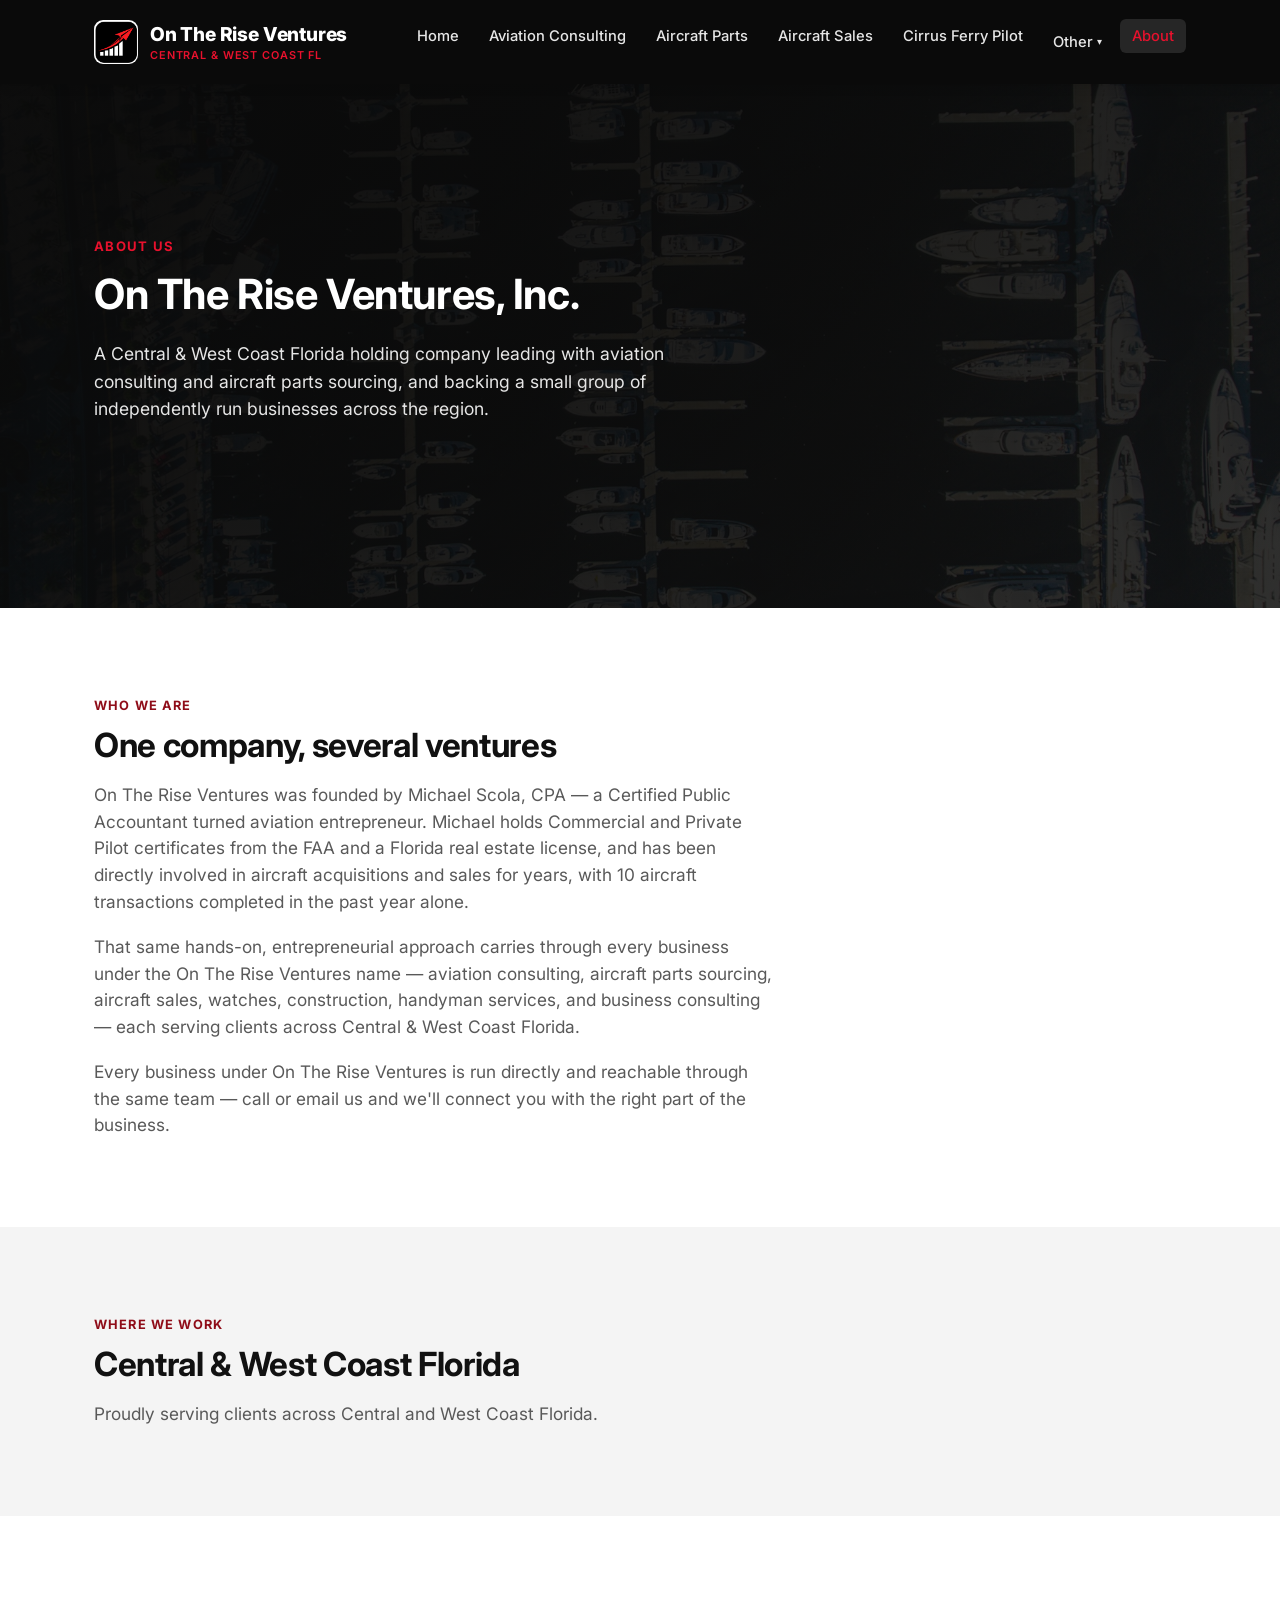
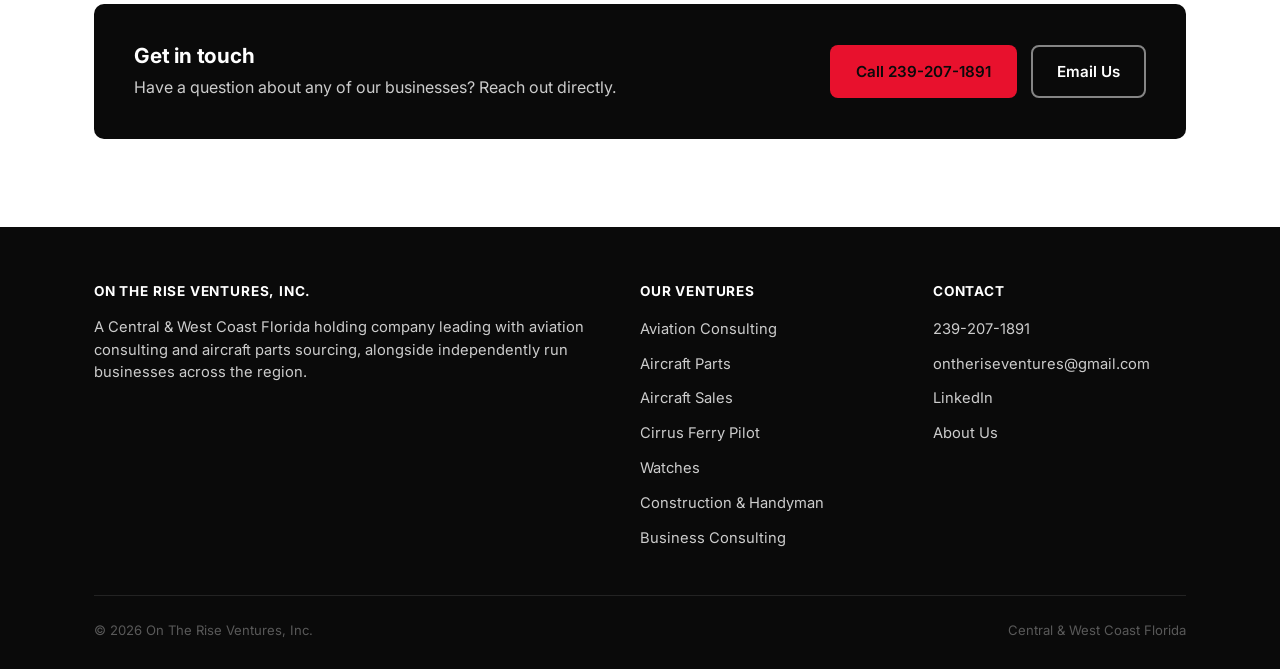
==== about.html @ b521c928 "Promote Cirrus Ferry Pilot to a top-level nav item Moved out of the "Other" dropdown into the main h" ====
<!DOCTYPE html>
<html lang="en">
<head>
<meta charset="UTF-8">
<meta name="viewport" content="width=device-width, initial-scale=1.0">
<title>About Us | On The Rise Ventures</title>
<meta name="description" content="On The Rise Ventures is a Central &amp; West Coast Florida holding company leading with aviation consulting and aircraft parts sourcing, alongside independently run businesses.">
<link rel="preconnect" href="https://fonts.googleapis.com">
<link rel="preconnect" href="https://fonts.gstatic.com" crossorigin>
<link href="https://fonts.googleapis.com/css2?family=Inter:wght@400;500;600;700;800&display=swap" rel="stylesheet">
<link rel="stylesheet" href="/assets/css/style.css">
<link rel="icon" href="/assets/images/logo.png" type="image/png">
</head>
<body>

<header class="site-header">
  <div class="container">
    <a href="/" class="brand" style="text-decoration:none;">
      <img src="/assets/images/logo.png" alt="On The Rise Ventures logo" class="brand-logo">
      <span class="brand-text">
        <span class="brand-name">On The Rise Ventures</span>
        <span class="brand-tag">Central &amp; West Coast FL</span>
      </span>
    </a>
    <button class="nav-toggle" aria-label="Toggle menu" aria-expanded="false">&#9776;</button>
    <nav class="main-nav">
      <ul>
        <li><a href="/">Home</a></li>
        <li><a href="/aviation-consulting.html">Aviation Consulting</a></li>
        <li><a href="/aircraft-parts.html">Aircraft Parts</a></li>
        <li><a href="/aircraft-sales.html">Aircraft Sales</a></li>
        <li><a href="/cirrus-ferry.html">Cirrus Ferry Pilot</a></li>
        <li class="has-dropdown">
          <details class="dropdown">
            <summary>Other</summary>
            <ul class="dropdown-menu">
              <li><a href="/watches.html">Watches</a></li>
              <li><a href="/construction.html">Construction &amp; Handyman</a></li>
              <li><a href="/consulting.html">Business Consulting</a></li>
            </ul>
          </details>
        </li>
        <li><a href="/about.html" aria-current="page">About</a></li>
      </ul>
    </nav>
  </div>
</header>

<section class="hero hero-sm">
  <img class="hero-bg" src="/assets/images/about.jpg" alt="">
  <div class="hero-overlay"></div>
  <div class="container">
    <div class="hero-eyebrow">About Us</div>
    <h1>On The Rise Ventures, Inc.</h1>
    <p>A Central &amp; West Coast Florida holding company leading with aviation consulting and aircraft parts sourcing, and backing a small group of independently run businesses across the region.</p>
  </div>
</section>

<section>
  <div class="container">
    <div class="eyebrow">Who We Are</div>
    <h2>One company, several ventures</h2>
    <p class="lead">On The Rise Ventures was founded by Michael Scola, CPA &mdash; a Certified Public Accountant turned aviation entrepreneur. Michael holds Commercial and Private Pilot certificates from the FAA and a Florida real estate license, and has been directly involved in aircraft acquisitions and sales for years, with 10 aircraft transactions completed in the past year alone.</p>
    <p class="lead" style="margin-top:18px;">That same hands-on, entrepreneurial approach carries through every business under the On The Rise Ventures name &mdash; aviation consulting, aircraft parts sourcing, aircraft sales, watches, construction, handyman services, and business consulting &mdash; each serving clients across Central &amp; West Coast Florida.</p>
    <p class="lead" style="margin-top:18px;">Every business under On The Rise Ventures is run directly and reachable through the same team &mdash; call or email us and we'll connect you with the right part of the business.</p>
  </div>
</section>

<section class="section-alt">
  <div class="container">
    <div class="eyebrow">Where We Work</div>
    <h2>Central &amp; West Coast Florida</h2>
    <p class="lead">Proudly serving clients across Central and West Coast Florida.</p>
  </div>
</section>

<section>
  <div class="container">
    <div class="contact-block">
      <div>
        <h3>Get in touch</h3>
        <p>Have a question about any of our businesses? Reach out directly.</p>
      </div>
      <div class="contact-links">
        <a href="tel:2392071891" class="btn btn-primary">Call 239-207-1891</a>
        <a href="mailto:ontheriseventures@gmail.com" class="btn btn-outline">Email Us</a>
      </div>
    </div>
  </div>
</section>

<footer class="site-footer">
  <div class="container">
    <div class="footer-grid">
      <div>
        <h4>On The Rise Ventures, Inc.</h4>
        <p>A Central &amp; West Coast Florida holding company leading with aviation consulting and aircraft parts sourcing, alongside independently run businesses across the region.</p>
      </div>
      <div>
        <h4>Our Ventures</h4>
        <ul>
          <li><a href="/aviation-consulting.html">Aviation Consulting</a></li>
          <li><a href="/aircraft-parts.html">Aircraft Parts</a></li>
          <li><a href="/aircraft-sales.html">Aircraft Sales</a></li>
          <li><a href="/cirrus-ferry.html">Cirrus Ferry Pilot</a></li>
          <li><a href="/watches.html">Watches</a></li>
          <li><a href="/construction.html">Construction &amp; Handyman</a></li>
          <li><a href="/consulting.html">Business Consulting</a></li>
        </ul>
      </div>
      <div>
        <h4>Contact</h4>
        <ul>
          <li><a href="tel:2392071891">239-207-1891</a></li>
          <li><a href="mailto:ontheriseventures@gmail.com">ontheriseventures@gmail.com</a></li>
          <li><a href="https://www.linkedin.com/in/scolamichael" target="_blank" rel="noopener">LinkedIn</a></li>
          <li><a href="/about.html">About Us</a></li>
        </ul>
      </div>
    </div>
    <div class="footer-bottom">
      <span>&copy; 2026 On The Rise Ventures, Inc.</span>
      <span>Central &amp; West Coast Florida</span>
    </div>
  </div>
</footer>

<script src="/assets/js/main.js"></script>
</body>
</html>
---- assets/css/style.css ----
/* ===== Design tokens ===== */
:root {
  --navy-900: #0a0a0a;
  --navy-800: #161616;
  --navy-700: #262626;
  --terracotta-500: #b3101f;
  --terracotta-600: #8f0c18;
  --teal-500: #e8112d;
  --teal-600: #c40d24;
  --amber-500: #e8112d;
  --amber-600: #c40d24;
  --white: #ffffff;
  --gray-50: #f4f4f4;
  --gray-100: #e6e6e6;
  --gray-300: #cccccc;
  --gray-600: #595959;
  --gray-900: #111111;

  --font-sans: 'Inter', -apple-system, BlinkMacSystemFont, 'Segoe UI', Roboto, sans-serif;

  --max-width: 1140px;
  --radius: 10px;
  --shadow: 0 4px 18px rgba(0, 0, 0, 0.1);
  --shadow-lg: 0 12px 32px rgba(0, 0, 0, 0.22);
}

/* ===== Reset ===== */
* { box-sizing: border-box; margin: 0; padding: 0; }
html { scroll-behavior: smooth; }
body {
  font-family: var(--font-sans);
  color: var(--gray-900);
  background: var(--white);
  line-height: 1.55;
  -webkit-font-smoothing: antialiased;
}
img { max-width: 100%; display: block; }
a { color: inherit; text-decoration: none; }
ul { list-style: none; }
h1, h2, h3, h4 { line-height: 1.2; font-weight: 700; letter-spacing: -0.01em; }
.container {
  max-width: var(--max-width);
  margin: 0 auto;
  padding: 0 24px;
}

/* ===== Header / Nav ===== */
.site-header {
  background: var(--navy-900);
  position: sticky;
  top: 0;
  z-index: 100;
  box-shadow: 0 2px 10px rgba(0,0,0,0.15);
}
.site-header .container {
  display: flex;
  align-items: center;
  justify-content: space-between;
  min-height: 84px;
  padding-top: 14px;
  padding-bottom: 14px;
  gap: 24px;
}
.brand {
  display: flex;
  align-items: center;
  gap: 12px;
  color: var(--white);
  flex-shrink: 0;
  line-height: 1.35;
}
.brand-logo {
  height: 44px;
  width: 44px;
  border-radius: 9px;
  flex-shrink: 0;
}
.brand-text {
  display: flex;
  flex-direction: column;
  justify-content: center;
}
.brand-name {
  font-weight: 800;
  font-size: 1.2rem;
  letter-spacing: -0.01em;
  white-space: nowrap;
}
.brand-tag {
  font-size: 0.68rem;
  color: var(--amber-500);
  text-transform: uppercase;
  letter-spacing: 0.08em;
  font-weight: 600;
  white-space: nowrap;
}
.nav-toggle {
  display: none;
  background: none;
  border: 0;
  color: var(--white);
  font-size: 1.6rem;
  cursor: pointer;
}
.main-nav ul {
  display: flex;
  gap: 6px;
  flex-wrap: wrap;
}
.main-nav a {
  color: var(--gray-100);
  font-size: 0.92rem;
  font-weight: 500;
  padding: 8px 12px;
  border-radius: 6px;
  transition: background 0.15s, color 0.15s;
  white-space: nowrap;
}
.main-nav a:hover,
.main-nav a[aria-current="page"] {
  background: var(--navy-700);
  color: var(--amber-500);
}

.main-nav .has-dropdown { position: relative; display: flex; align-items: center; }
.main-nav summary {
  color: var(--gray-100);
  font-size: 0.92rem;
  font-weight: 500;
  padding: 8px 12px;
  border-radius: 6px;
  transition: background 0.15s, color 0.15s;
  white-space: nowrap;
  cursor: pointer;
  list-style: none;
  display: flex;
  align-items: center;
  gap: 4px;
}
.main-nav summary::-webkit-details-marker { display: none; }
.main-nav summary::after {
  content: "\25BE";
  font-size: 0.7em;
}
.main-nav summary:hover,
.main-nav details[open] summary {
  background: var(--navy-700);
  color: var(--amber-500);
}
.dropdown-menu {
  list-style: none;
  position: absolute;
  top: 100%;
  left: 0;
  margin-top: 4px;
  min-width: 160px;
  background: var(--navy-800);
  border-radius: 8px;
  padding: 6px;
  box-shadow: var(--shadow-lg);
  z-index: 10;
}
.dropdown-menu a { display: block; }

@media (max-width: 1040px) {
  .nav-toggle { display: block; }
  .main-nav {
    display: none;
    position: absolute;
    top: 100%;
    left: 0;
    right: 0;
    background: var(--navy-800);
    padding: 12px;
    max-height: calc(100vh - 84px);
    overflow-y: auto;
  }
  .main-nav.open { display: block; }
  .main-nav ul { flex-direction: column; gap: 2px; }
  .main-nav a { display: block; padding: 12px 14px; }
  .main-nav summary { padding: 12px 14px; }
  .dropdown-menu {
    position: static;
    background: none;
    box-shadow: none;
    padding: 0 0 0 14px;
    margin-top: 0;
  }
}

/* ===== Buttons ===== */
.btn {
  display: inline-flex;
  align-items: center;
  gap: 8px;
  padding: 13px 24px;
  border-radius: 8px;
  font-weight: 600;
  font-size: 0.95rem;
  border: 2px solid transparent;
  cursor: pointer;
  transition: transform 0.15s, box-shadow 0.15s, background 0.15s, color 0.15s;
}
.btn-primary {
  background: var(--amber-500);
  color: var(--navy-900);
}
.btn-primary:hover { background: var(--amber-600); transform: translateY(-1px); }
.btn-outline {
  background: transparent;
  border-color: rgba(255,255,255,0.5);
  color: var(--white);
}
.btn-outline:hover { border-color: var(--white); background: rgba(255,255,255,0.08); }
.btn-dark {
  background: var(--navy-900);
  color: var(--white);
}
.btn-dark:hover { background: var(--navy-700); }
.btn-row { display: flex; gap: 14px; flex-wrap: wrap; }

/* ===== Hero ===== */
.hero {
  position: relative;
  color: var(--white);
  background: linear-gradient(135deg, var(--navy-900) 0%, var(--navy-700) 100%);
  overflow: hidden;
}
.hero-bg {
  position: absolute;
  inset: 0;
  object-fit: cover;
  width: 100%;
  height: 100%;
  opacity: 0.32;
}
.hero-overlay {
  position: absolute;
  inset: 0;
  background: linear-gradient(135deg, rgba(10,10,10,0.94) 10%, rgba(10,10,10,0.6) 100%);
}
.hero .container {
  position: relative;
  padding-top: 96px;
  padding-bottom: 96px;
}
.hero-eyebrow {
  color: var(--amber-500);
  font-weight: 700;
  text-transform: uppercase;
  letter-spacing: 0.1em;
  font-size: 0.82rem;
  margin-bottom: 14px;
}
.hero h1 {
  font-size: clamp(2.1rem, 4.2vw, 3.4rem);
  max-width: 780px;
  margin-bottom: 20px;
}
.hero p {
  font-size: 1.1rem;
  color: var(--gray-100);
  max-width: 620px;
  margin-bottom: 34px;
}
.hero-sm .container { padding-top: 64px; padding-bottom: 64px; }
.hero-sm h1 { font-size: clamp(1.8rem, 3.4vw, 2.6rem); }

/* ===== Sections ===== */
section { padding: 88px 0; }
.section-tight { padding: 56px 0; }
.section-alt { background: var(--gray-50); }
.section-dark { background: var(--navy-900); color: var(--white); }
.eyebrow {
  color: var(--terracotta-600);
  font-weight: 700;
  text-transform: uppercase;
  letter-spacing: 0.09em;
  font-size: 0.8rem;
  margin-bottom: 10px;
}
.section-dark .eyebrow { color: var(--amber-500); }
h2 { font-size: clamp(1.6rem, 2.6vw, 2.2rem); margin-bottom: 16px; }
.lead { font-size: 1.08rem; color: var(--gray-600); max-width: 680px; }
.section-dark .lead { color: var(--gray-300); }

/* ===== Card grid (homepage business lines) ===== */
.card-grid {
  display: grid;
  grid-template-columns: repeat(3, 1fr);
  gap: 26px;
  margin-top: 44px;
}
@media (max-width: 900px) { .card-grid { grid-template-columns: repeat(2, 1fr); } }
@media (max-width: 620px) { .card-grid { grid-template-columns: 1fr; } }

.biz-card {
  background: var(--white);
  border-radius: var(--radius);
  overflow: hidden;
  box-shadow: var(--shadow);
  transition: transform 0.2s, box-shadow 0.2s;
  display: flex;
  flex-direction: column;
}
.biz-card:hover { transform: translateY(-4px); box-shadow: var(--shadow-lg); }
.biz-card-img { height: 168px; overflow: hidden; }
.biz-card-img img { width: 100%; height: 100%; object-fit: cover; }
.biz-card-body { padding: 22px 22px 26px; flex: 1; display: flex; flex-direction: column; }
.biz-card-body h3 { font-size: 1.12rem; margin-bottom: 8px; }
.biz-card-body p { color: var(--gray-600); font-size: 0.93rem; flex: 1; margin-bottom: 16px; }
.biz-card-link {
  color: var(--teal-500);
  font-weight: 600;
  font-size: 0.9rem;
}
.biz-card:hover .biz-card-link { color: var(--amber-600); }

/* ===== Two-column feature (image + text) ===== */
.feature {
  display: grid;
  grid-template-columns: 1fr 1fr;
  gap: 56px;
  align-items: center;
}
.feature-reverse .feature-img { order: 2; }
.feature-img img { border-radius: var(--radius); box-shadow: var(--shadow); }
.feature-list { margin-top: 20px; }
.feature-list li {
  padding-left: 28px;
  position: relative;
  margin-bottom: 12px;
  color: var(--gray-600);
}
.feature-list li::before {
  content: "";
  position: absolute;
  left: 0;
  top: 8px;
  width: 8px;
  height: 8px;
  border-radius: 50%;
  background: var(--amber-500);
}
@media (max-width: 820px) {
  .feature { grid-template-columns: 1fr; gap: 32px; }
  .feature-reverse .feature-img { order: 0; }
}

/* ===== Simple grid list (services etc.) ===== */
.simple-grid {
  display: grid;
  grid-template-columns: repeat(2, 1fr);
  gap: 20px;
  margin-top: 36px;
}
@media (max-width: 700px) { .simple-grid { grid-template-columns: 1fr; } }
.simple-item {
  background: var(--white);
  border: 1px solid var(--gray-100);
  border-radius: var(--radius);
  padding: 24px;
}
.simple-item h3 { font-size: 1.05rem; margin-bottom: 8px; }
.simple-item p { color: var(--gray-600); font-size: 0.93rem; }

/* ===== Contact block ===== */
.contact-block {
  background: var(--navy-900);
  color: var(--white);
  border-radius: var(--radius);
  padding: 40px;
  display: flex;
  flex-wrap: wrap;
  gap: 28px;
  align-items: center;
  justify-content: space-between;
}
.contact-block h3 { font-size: 1.3rem; margin-bottom: 6px; }
.contact-block p { color: var(--gray-300); }
.contact-links { display: flex; gap: 14px; flex-wrap: wrap; }

/* ===== Note / disclaimer ===== */
.note {
  font-size: 0.85rem;
  color: var(--gray-600);
  background: var(--gray-50);
  border-left: 3px solid var(--amber-500);
  padding: 14px 18px;
  border-radius: 4px;
  margin-top: 28px;
}

/* ===== Footer ===== */
.site-footer {
  background: var(--navy-900);
  color: var(--gray-300);
  padding: 56px 0 28px;
}
.footer-grid {
  display: grid;
  grid-template-columns: 2fr 1fr 1fr;
  gap: 40px;
  padding-bottom: 36px;
  border-bottom: 1px solid rgba(255,255,255,0.1);
}
@media (max-width: 700px) { .footer-grid { grid-template-columns: 1fr; gap: 28px; } }
.footer-grid h4 {
  color: var(--white);
  font-size: 0.85rem;
  text-transform: uppercase;
  letter-spacing: 0.06em;
  margin-bottom: 16px;
}
.footer-grid a, .footer-grid p { color: var(--gray-300); font-size: 0.92rem; }
.footer-grid ul li { margin-bottom: 10px; }
.footer-grid ul a:hover { color: var(--amber-500); }
.footer-bottom {
  padding-top: 24px;
  display: flex;
  justify-content: space-between;
  flex-wrap: wrap;
  gap: 10px;
  font-size: 0.82rem;
  color: var(--gray-600);
}

/* ===== Forms ===== */
.request-form { max-width:600px; margin-top:8px; }
.form-field { margin-bottom:18px; }
.form-field label { display:block; font-weight:600; margin-bottom:6px; font-size:0.9rem; }
.form-field input, .form-field textarea {
  width:100%; padding:12px 14px; border:1px solid var(--gray-300); border-radius:8px;
  font-family:inherit; font-size:0.95rem; color:var(--gray-900); background:var(--white);
}
.form-field textarea { min-height:100px; resize:vertical; }
.form-field input:focus, .form-field textarea:focus { outline:2px solid var(--teal-500); outline-offset:1px; }
.form-note { font-size:0.82rem; color:var(--gray-600); margin-top:10px; }

/* ===== Sold / listing cards ===== */
.sold-grid {
  display:grid; grid-template-columns:repeat(3,1fr); gap:18px; margin-top:28px;
}
@media (max-width: 900px) { .sold-grid { grid-template-columns:repeat(2,1fr); } }
@media (max-width: 620px) { .sold-grid { grid-template-columns:1fr; } }
.sold-item {
  position:relative; background:var(--white); border:1px solid var(--gray-100);
  border-radius:var(--radius); padding:18px 20px;
}
.sold-item h4 { font-size:1rem; margin-bottom:2px; padding-right:60px; }
.sold-item .reg { font-size:0.8rem; color:var(--terracotta-500); font-weight:600; margin-bottom:8px; }
.sold-item p { font-size:0.85rem; color:var(--gray-600); }
.status-badge {
  position:absolute; top:16px; right:16px; background:var(--navy-900); color:var(--white);
  font-size:0.65rem; font-weight:700; letter-spacing:0.05em; padding:3px 9px; border-radius:4px;
}
.status-badge.current { background:var(--amber-500); color:var(--navy-900); }

/* ===== Rate table ===== */
.rate-table { width:100%; border-collapse:collapse; margin-top:8px; }
.rate-table th, .rate-table td { text-align:left; padding:10px 14px; border-bottom:1px solid var(--gray-100); font-size:0.92rem; }
.rate-table th { color:var(--gray-600); text-transform:uppercase; font-size:0.7rem; letter-spacing:0.06em; }

/* ===== Utilities ===== */
.text-center { text-align: center; }
.mx-auto { margin-left: auto; margin-right: auto; }
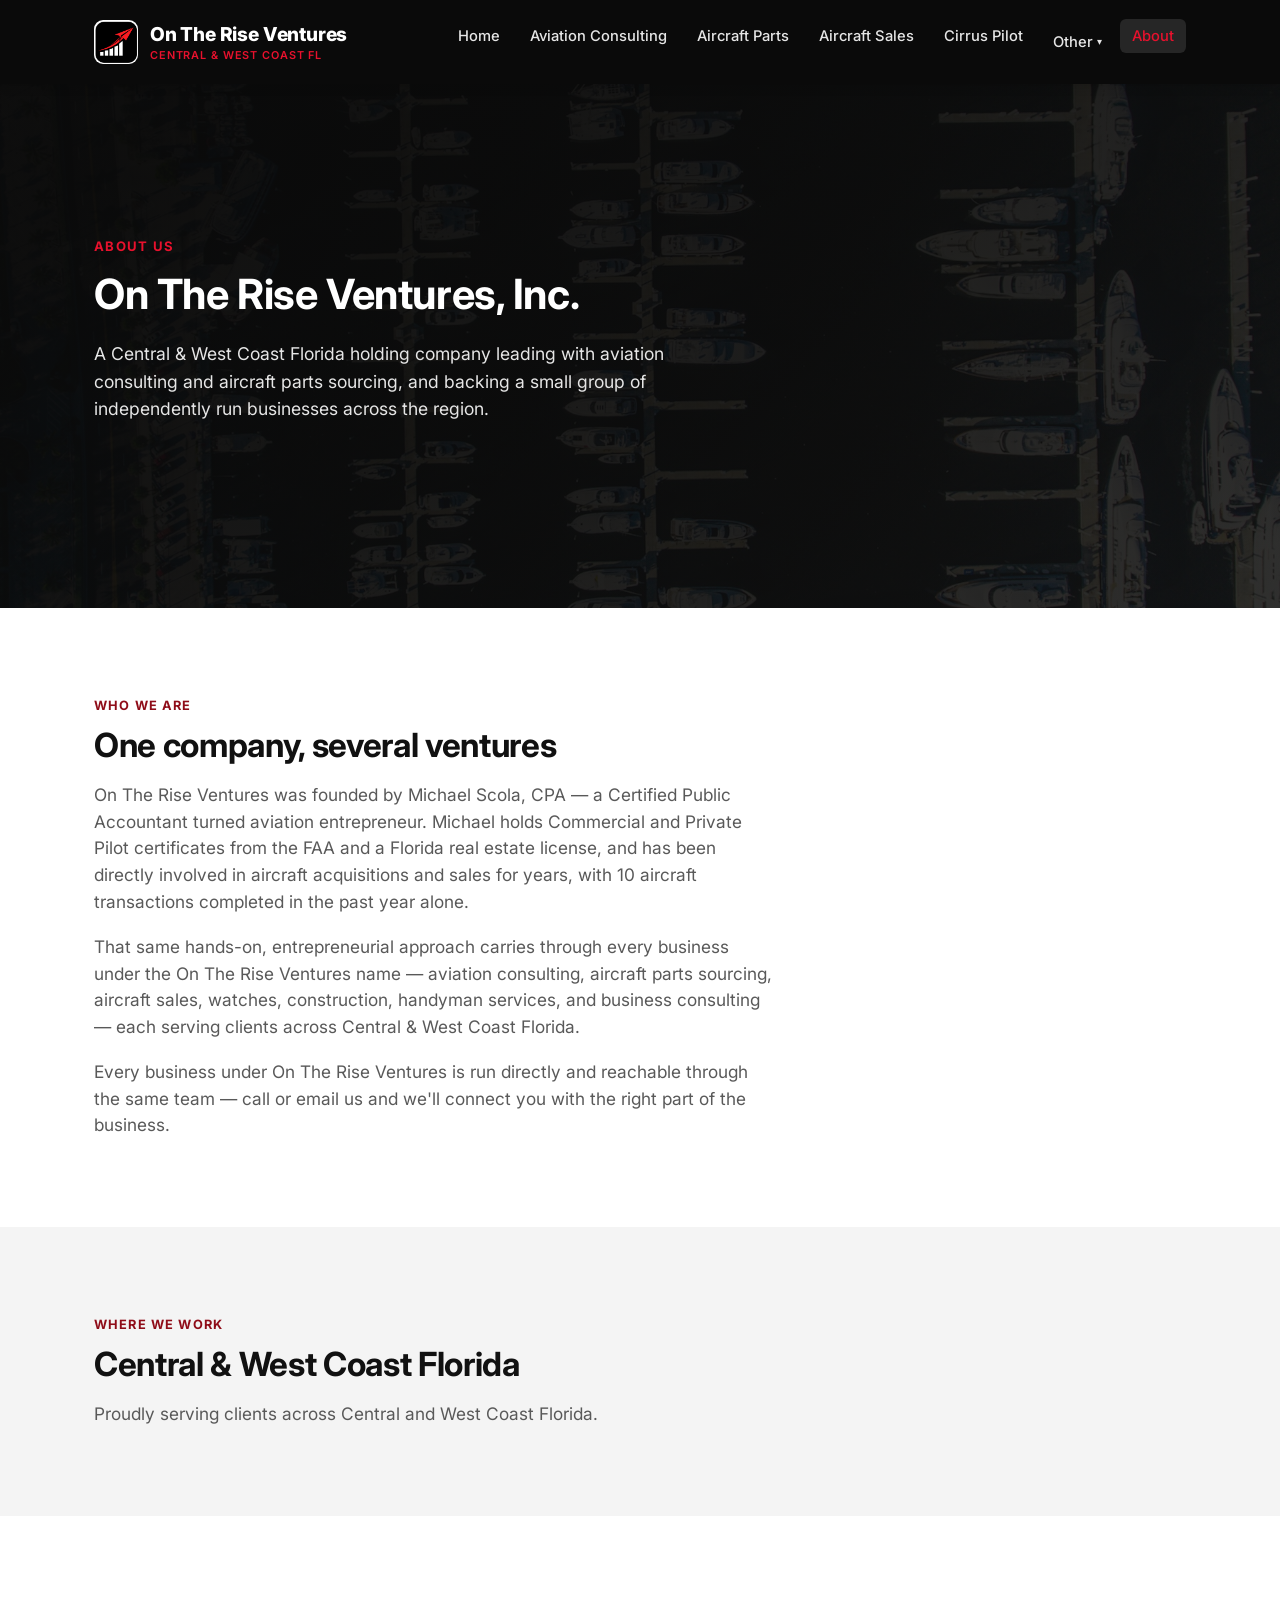
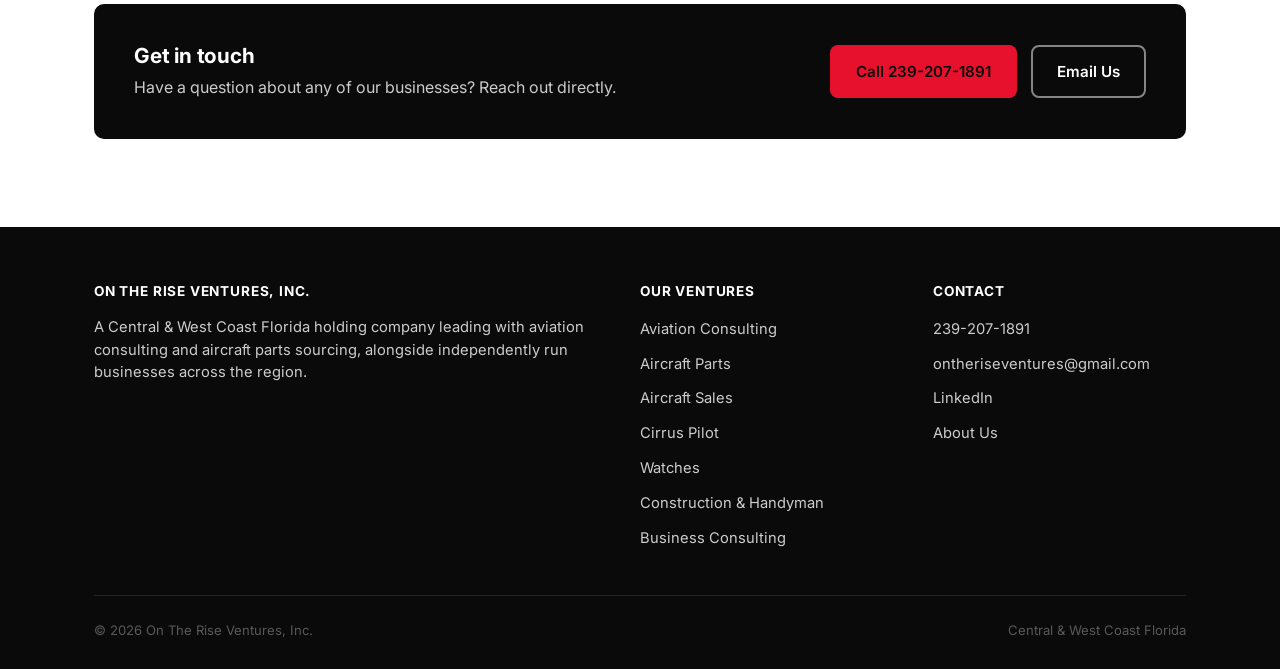
==== commit 311c216e: "Rename Cirrus Ferry Pilot to Cirrus Pilot Services, broaden scope Renamed cirrus-ferry.html to cirru" ====
--- a/about.html
+++ b/about.html
@@ -29,7 +29,7 @@
         <li><a href="/aviation-consulting.html">Aviation Consulting</a></li>
         <li><a href="/aircraft-parts.html">Aircraft Parts</a></li>
         <li><a href="/aircraft-sales.html">Aircraft Sales</a></li>
-        <li><a href="/cirrus-ferry.html">Cirrus Ferry Pilot</a></li>
+        <li><a href="/cirrus-pilot.html">Cirrus Pilot</a></li>
         <li class="has-dropdown">
           <details class="dropdown">
             <summary>Other</summary>
@@ -102,7 +102,7 @@
           <li><a href="/aviation-consulting.html">Aviation Consulting</a></li>
           <li><a href="/aircraft-parts.html">Aircraft Parts</a></li>
           <li><a href="/aircraft-sales.html">Aircraft Sales</a></li>
-          <li><a href="/cirrus-ferry.html">Cirrus Ferry Pilot</a></li>
+          <li><a href="/cirrus-pilot.html">Cirrus Pilot</a></li>
           <li><a href="/watches.html">Watches</a></li>
           <li><a href="/construction.html">Construction &amp; Handyman</a></li>
           <li><a href="/consulting.html">Business Consulting</a></li>
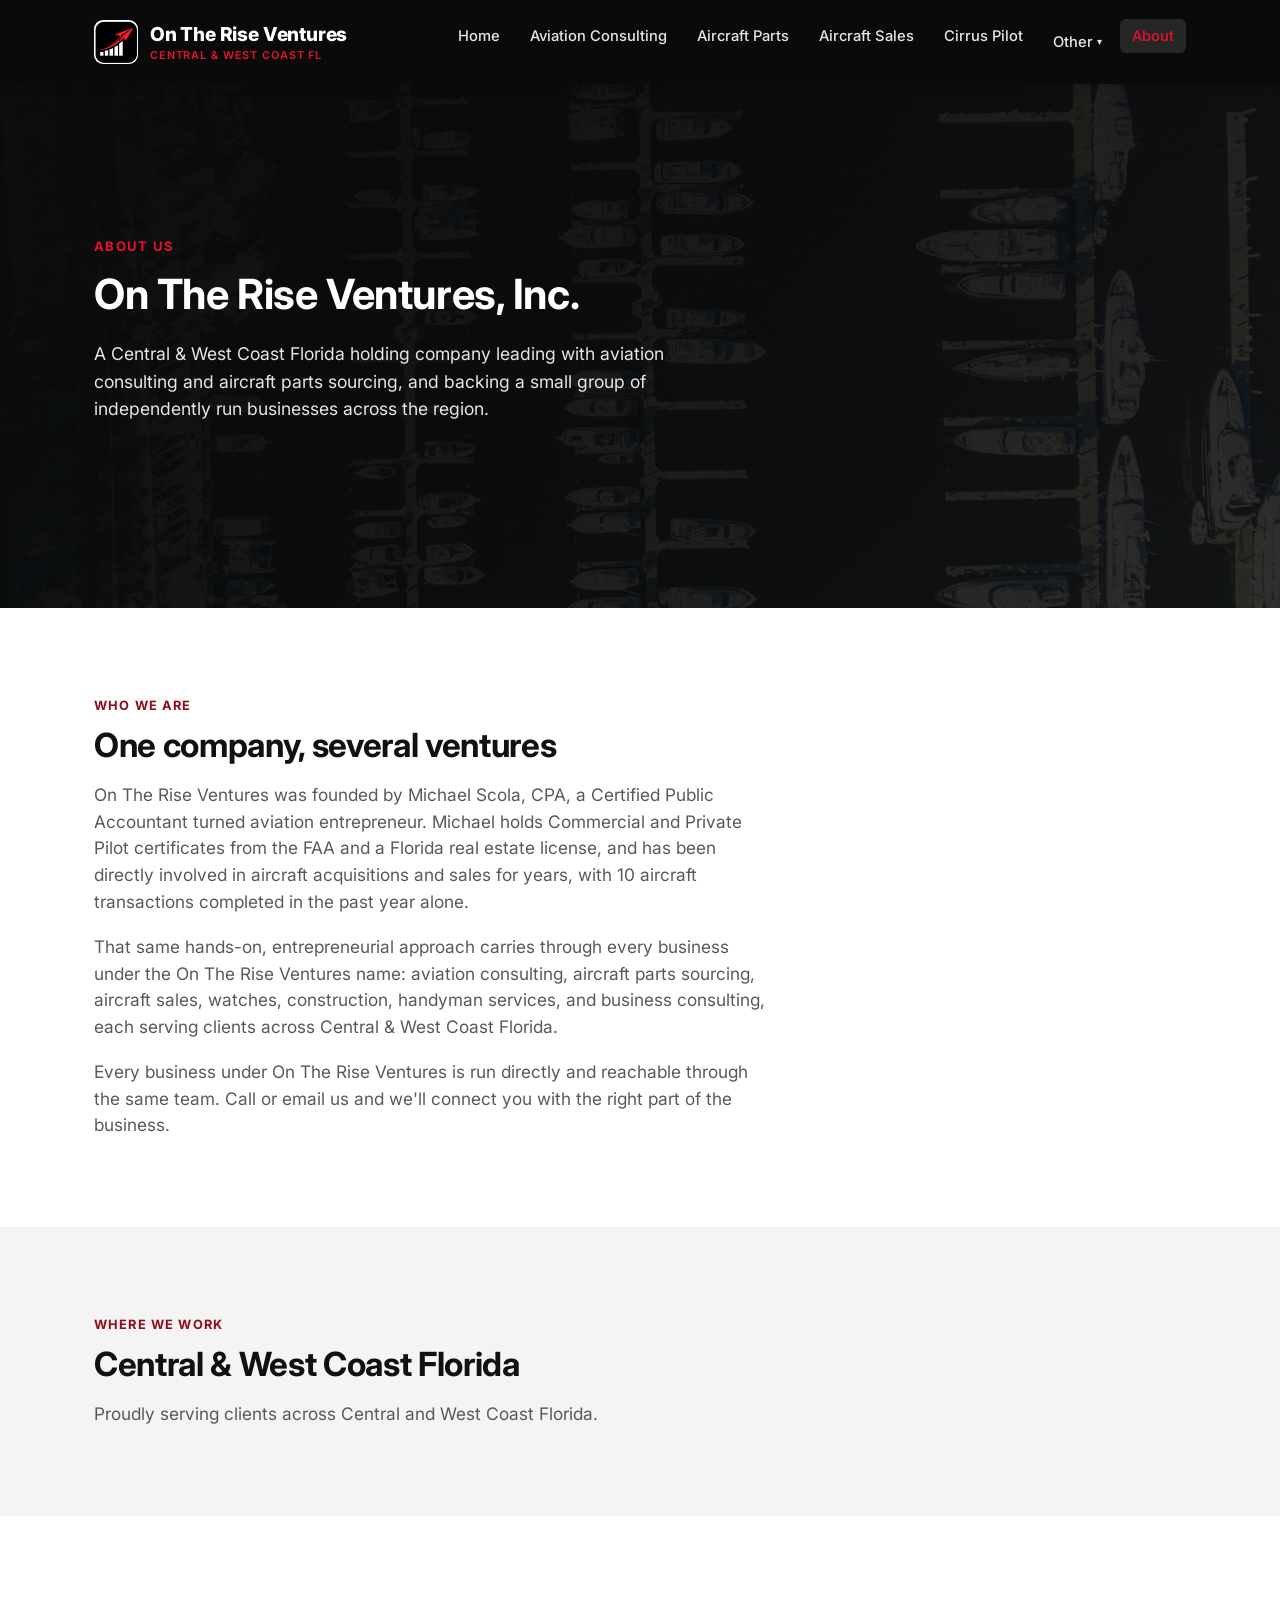
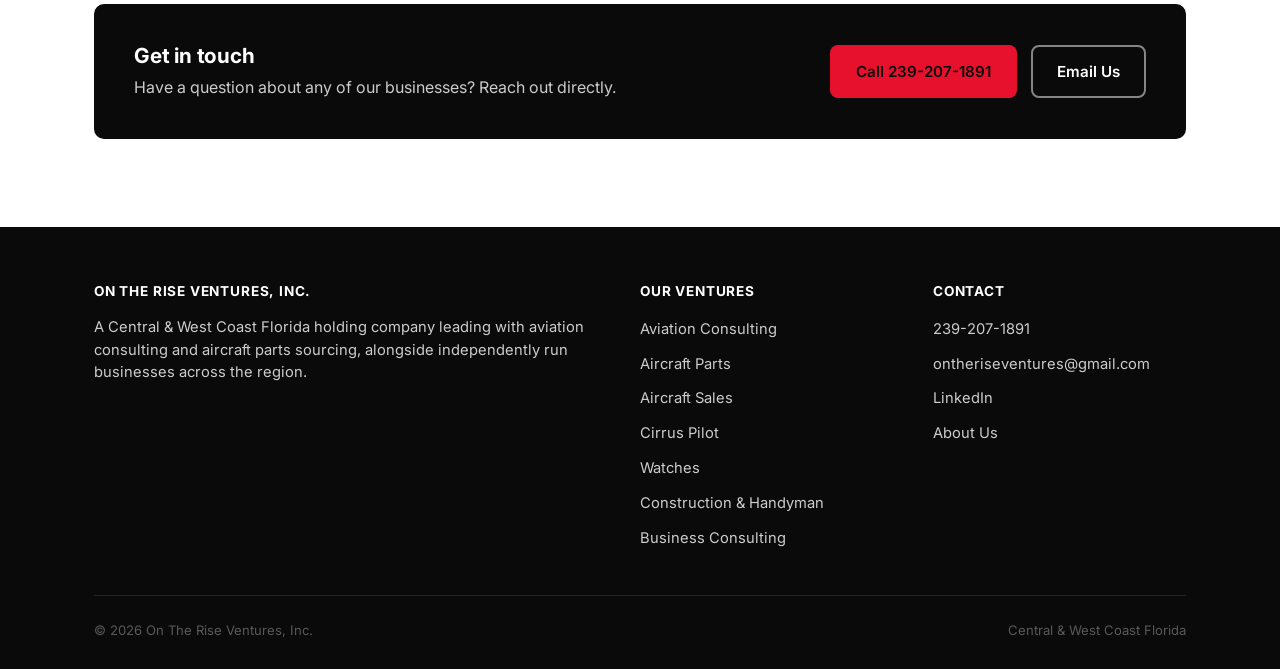
==== commit 315ba195: "Replace em dashes site-wide with periods, colons, and commas 39 em dashes across every page rewritte" ====
--- a/about.html
+++ b/about.html
@@ -60,9 +60,9 @@
   <div class="container">
     <div class="eyebrow">Who We Are</div>
     <h2>One company, several ventures</h2>
-    <p class="lead">On The Rise Ventures was founded by Michael Scola, CPA &mdash; a Certified Public Accountant turned aviation entrepreneur. Michael holds Commercial and Private Pilot certificates from the FAA and a Florida real estate license, and has been directly involved in aircraft acquisitions and sales for years, with 10 aircraft transactions completed in the past year alone.</p>
-    <p class="lead" style="margin-top:18px;">That same hands-on, entrepreneurial approach carries through every business under the On The Rise Ventures name &mdash; aviation consulting, aircraft parts sourcing, aircraft sales, watches, construction, handyman services, and business consulting &mdash; each serving clients across Central &amp; West Coast Florida.</p>
-    <p class="lead" style="margin-top:18px;">Every business under On The Rise Ventures is run directly and reachable through the same team &mdash; call or email us and we'll connect you with the right part of the business.</p>
+    <p class="lead">On The Rise Ventures was founded by Michael Scola, CPA, a Certified Public Accountant turned aviation entrepreneur. Michael holds Commercial and Private Pilot certificates from the FAA and a Florida real estate license, and has been directly involved in aircraft acquisitions and sales for years, with 10 aircraft transactions completed in the past year alone.</p>
+    <p class="lead" style="margin-top:18px;">That same hands-on, entrepreneurial approach carries through every business under the On The Rise Ventures name: aviation consulting, aircraft parts sourcing, aircraft sales, watches, construction, handyman services, and business consulting, each serving clients across Central &amp; West Coast Florida.</p>
+    <p class="lead" style="margin-top:18px;">Every business under On The Rise Ventures is run directly and reachable through the same team. Call or email us and we'll connect you with the right part of the business.</p>
   </div>
 </section>
 
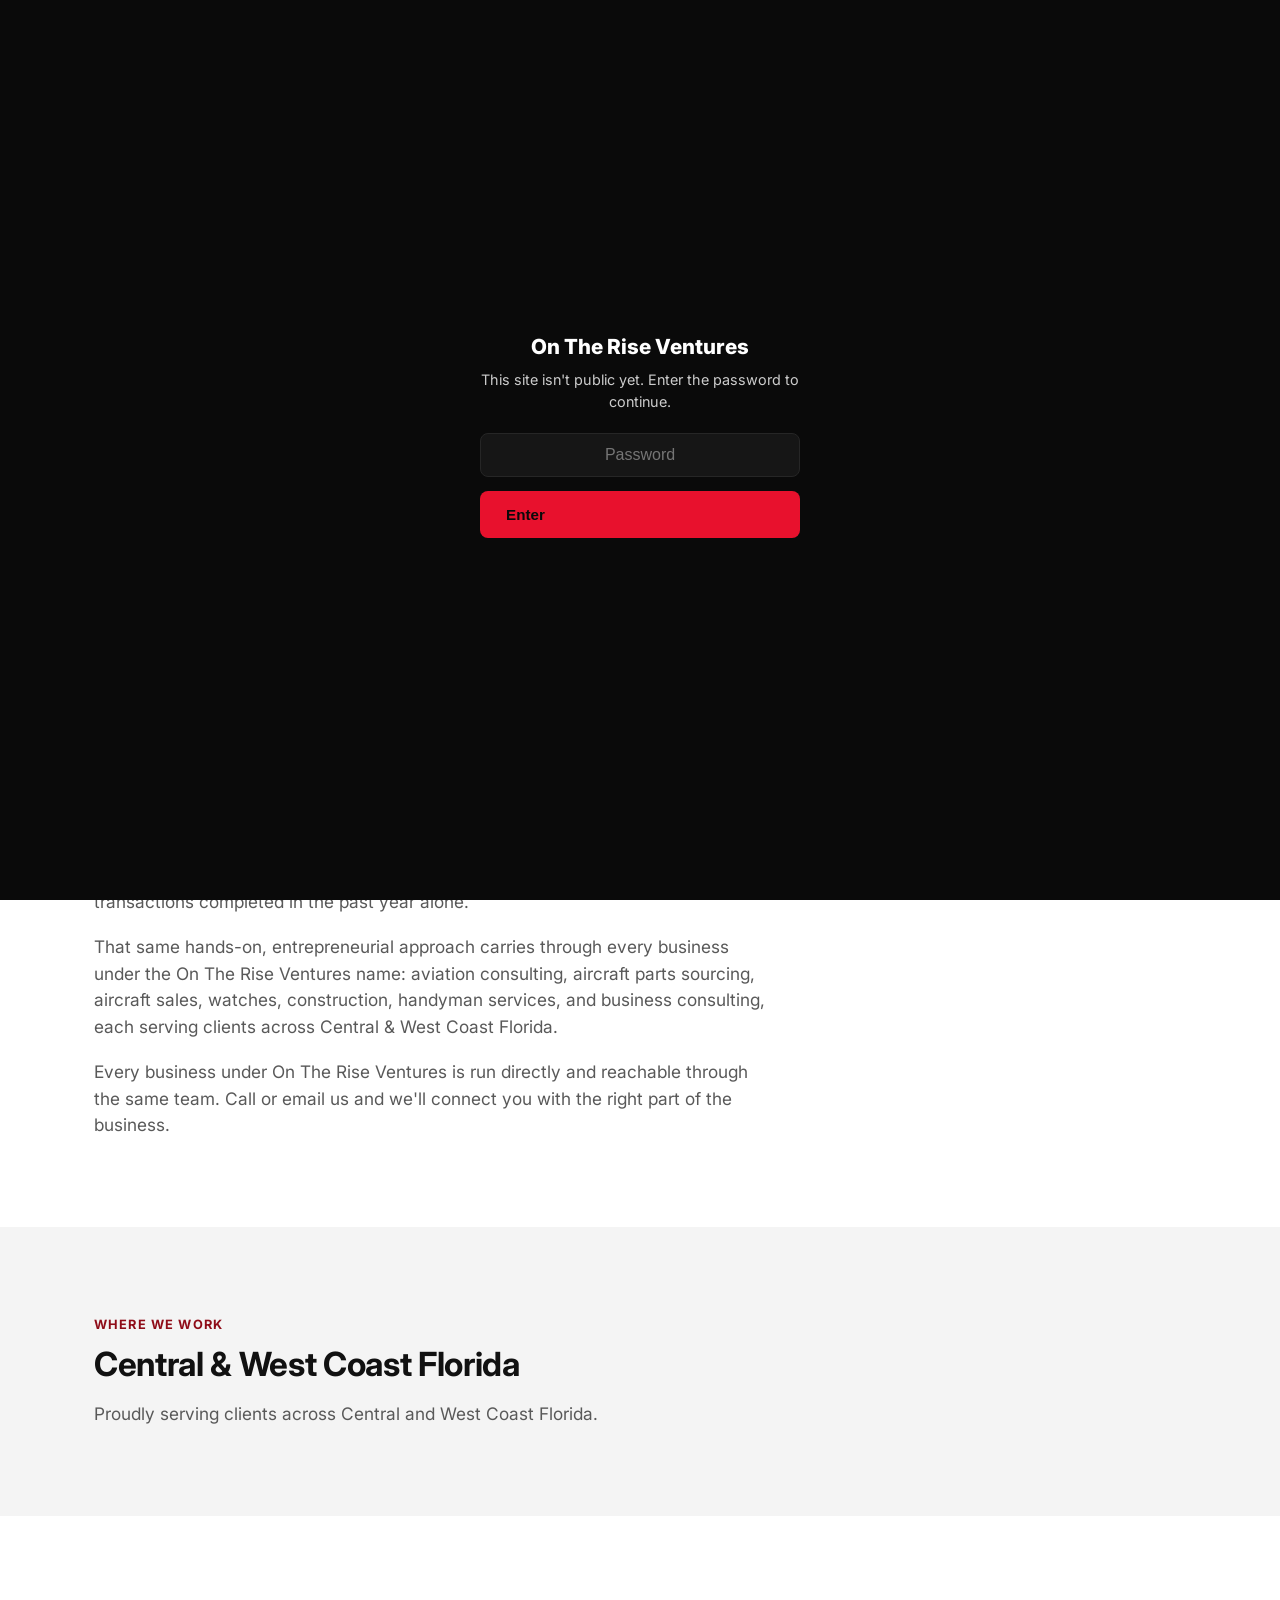
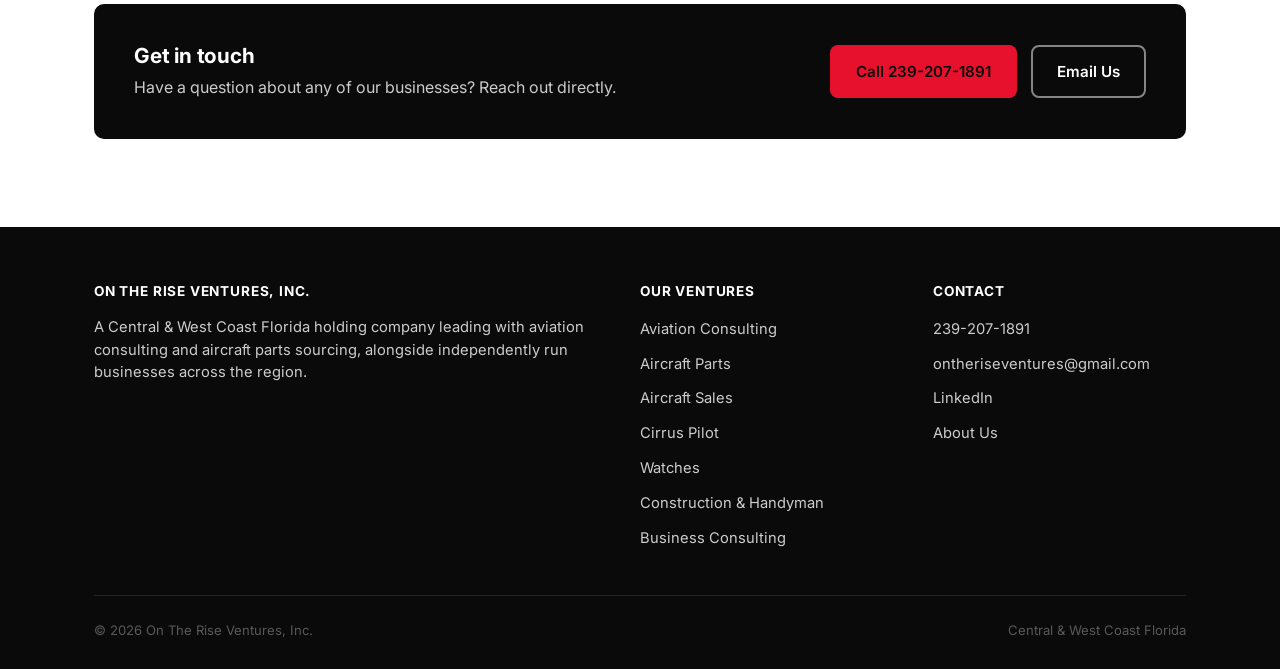
==== commit 7456d0e3: "Add a pre-launch password gate to every page Client-side overlay blocks all page content behind a pa" ====
--- a/about.html
+++ b/about.html
@@ -12,6 +12,34 @@
 <link rel="icon" href="/assets/images/logo.png" type="image/png">
 </head>
 <body>
+<div id="otrv-gate" class="otrv-gate">
+  <form id="otrv-gate-form" class="otrv-gate-box">
+    <div class="otrv-gate-title">On The Rise Ventures</div>
+    <div class="otrv-gate-sub">This site isn't public yet. Enter the password to continue.</div>
+    <input id="otrv-gate-input" type="password" autocomplete="off" placeholder="Password">
+    <button type="submit" class="btn btn-primary">Enter</button>
+    <div id="otrv-gate-error" class="otrv-gate-error">Incorrect password.</div>
+  </form>
+</div>
+<script>
+(function () {
+  var gate = document.getElementById('otrv-gate');
+  if (localStorage.getItem('otrv_unlocked') === '1') {
+    gate.style.display = 'none';
+    return;
+  }
+  document.getElementById('otrv-gate-form').addEventListener('submit', function (e) {
+    e.preventDefault();
+    var val = document.getElementById('otrv-gate-input').value;
+    if (val === '0228') {
+      localStorage.setItem('otrv_unlocked', '1');
+      gate.style.display = 'none';
+    } else {
+      document.getElementById('otrv-gate-error').style.visibility = 'visible';
+    }
+  });
+})();
+</script>
 
 <header class="site-header">
   <div class="container">
--- a/assets/css/style.css
+++ b/assets/css/style.css
@@ -464,3 +464,39 @@
 /* ===== Utilities ===== */
 .text-center { text-align: center; }
 .mx-auto { margin-left: auto; margin-right: auto; }
+
+/* ===== Pre-launch gate ===== */
+.otrv-gate {
+  position: fixed;
+  inset: 0;
+  z-index: 99999;
+  background: var(--navy-900);
+  color: var(--white);
+  display: flex;
+  align-items: center;
+  justify-content: center;
+  padding: 24px;
+}
+.otrv-gate-box { text-align: center; max-width: 320px; }
+.otrv-gate-title { font-weight: 800; font-size: 1.3rem; margin-bottom: 6px; }
+.otrv-gate-sub { color: var(--gray-300); font-size: 0.9rem; margin-bottom: 20px; }
+.otrv-gate-box input {
+  width: 100%;
+  padding: 12px 14px;
+  border-radius: 8px;
+  border: 1px solid var(--navy-700);
+  background: var(--navy-800);
+  color: var(--white);
+  font-size: 1rem;
+  text-align: center;
+}
+.otrv-gate-box button {
+  margin-top: 14px;
+  width: 100%;
+}
+.otrv-gate-error {
+  color: var(--amber-500);
+  margin-top: 10px;
+  font-size: 0.85rem;
+  visibility: hidden;
+}
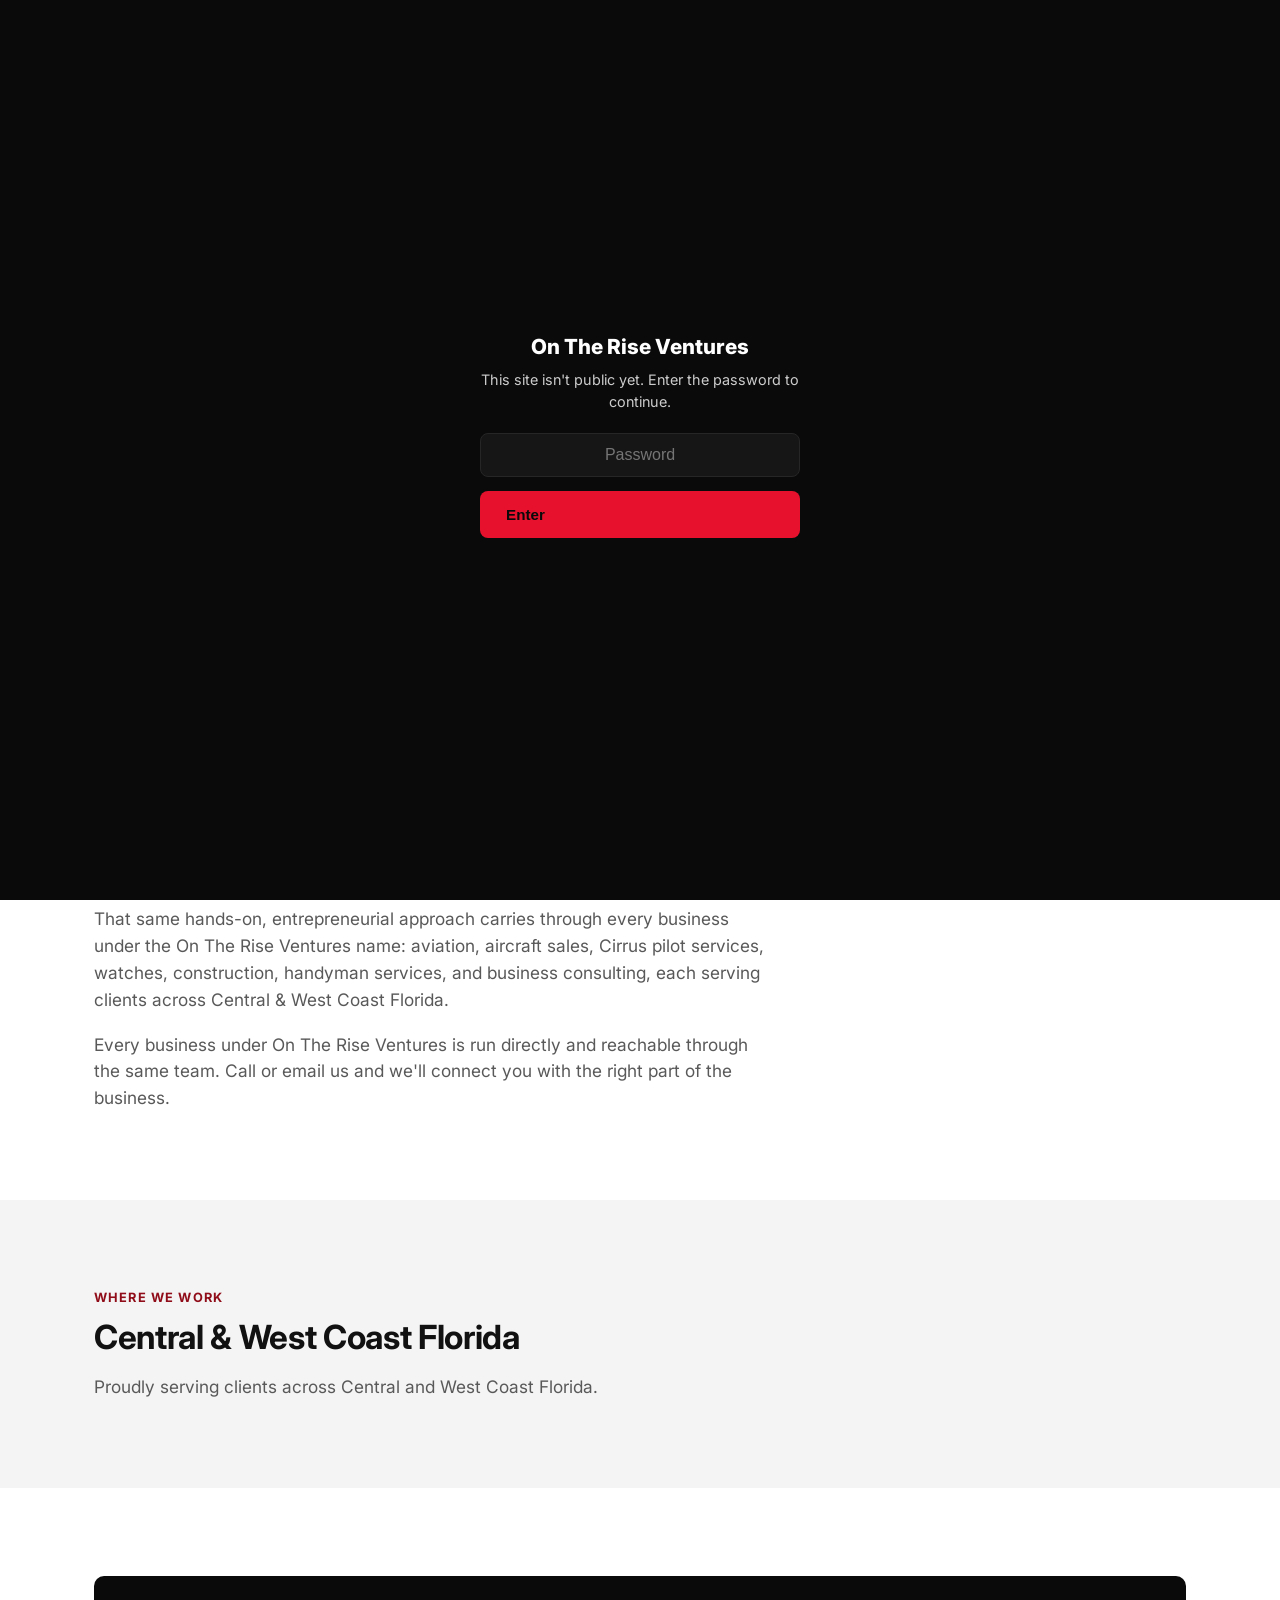
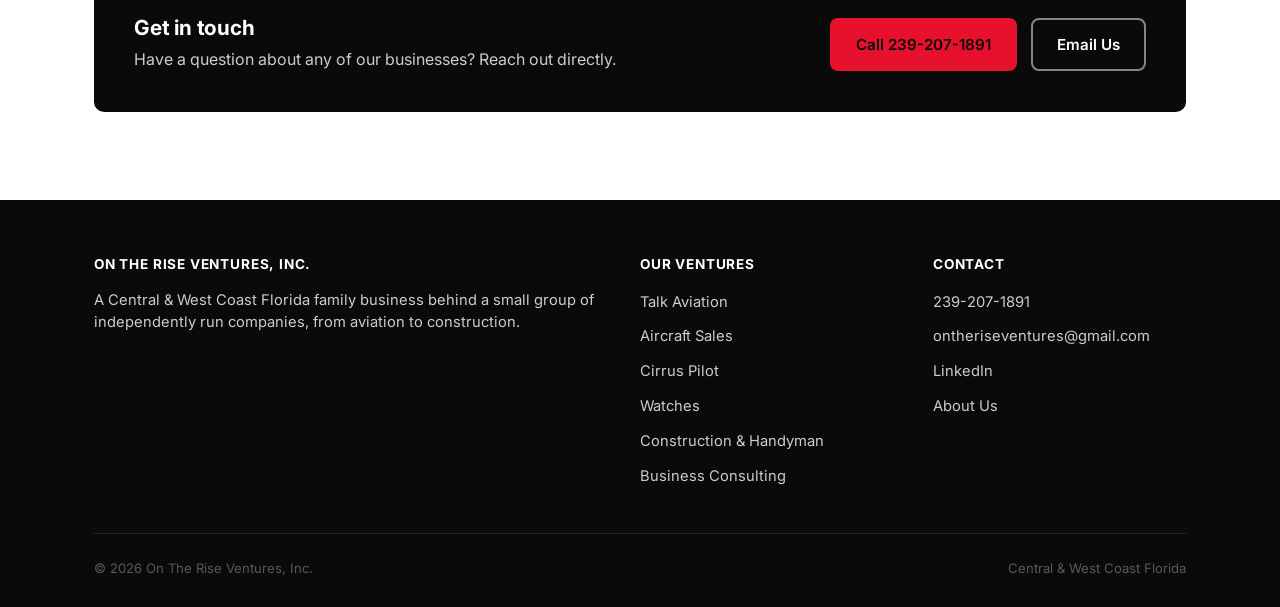
==== commit 2a576116: "Disable Aircraft Parts, turn Aviation Consulting into Talk Aviation Moved the Aircraft Parts page an" ====
--- a/about.html
+++ b/about.html
@@ -4,7 +4,7 @@
 <meta charset="UTF-8">
 <meta name="viewport" content="width=device-width, initial-scale=1.0">
 <title>About Us | On The Rise Ventures</title>
-<meta name="description" content="On The Rise Ventures is a Central &amp; West Coast Florida holding company leading with aviation consulting and aircraft parts sourcing, alongside independently run businesses.">
+<meta name="description" content="On The Rise Ventures is a Central &amp; West Coast Florida holding company behind a small group of independently run businesses, led by a love of aviation.">
 <link rel="preconnect" href="https://fonts.googleapis.com">
 <link rel="preconnect" href="https://fonts.gstatic.com" crossorigin>
 <link href="https://fonts.googleapis.com/css2?family=Inter:wght@400;500;600;700;800&display=swap" rel="stylesheet">
@@ -54,8 +54,7 @@
     <nav class="main-nav">
       <ul>
         <li><a href="/">Home</a></li>
-        <li><a href="/aviation-consulting.html">Aviation Consulting</a></li>
-        <li><a href="/aircraft-parts.html">Aircraft Parts</a></li>
+        <li><a href="/aviation.html">Talk Aviation</a></li>
         <li><a href="/aircraft-sales.html">Aircraft Sales</a></li>
         <li><a href="/cirrus-pilot.html">Cirrus Pilot</a></li>
         <li class="has-dropdown">
@@ -80,7 +79,7 @@
   <div class="container">
     <div class="hero-eyebrow">About Us</div>
     <h1>On The Rise Ventures, Inc.</h1>
-    <p>A Central &amp; West Coast Florida holding company leading with aviation consulting and aircraft parts sourcing, and backing a small group of independently run businesses across the region.</p>
+    <p>A Central &amp; West Coast Florida holding company behind a small group of independently run businesses across the region, led by a love of aviation.</p>
   </div>
 </section>
 
@@ -89,7 +88,7 @@
     <div class="eyebrow">Who We Are</div>
     <h2>One company, several ventures</h2>
     <p class="lead">On The Rise Ventures was founded by Michael Scola, CPA, a Certified Public Accountant turned aviation entrepreneur. Michael holds Commercial and Private Pilot certificates from the FAA and a Florida real estate license, and has been directly involved in aircraft acquisitions and sales for years, with 10 aircraft transactions completed in the past year alone.</p>
-    <p class="lead" style="margin-top:18px;">That same hands-on, entrepreneurial approach carries through every business under the On The Rise Ventures name: aviation consulting, aircraft parts sourcing, aircraft sales, watches, construction, handyman services, and business consulting, each serving clients across Central &amp; West Coast Florida.</p>
+    <p class="lead" style="margin-top:18px;">That same hands-on, entrepreneurial approach carries through every business under the On The Rise Ventures name: aviation, aircraft sales, Cirrus pilot services, watches, construction, handyman services, and business consulting, each serving clients across Central &amp; West Coast Florida.</p>
     <p class="lead" style="margin-top:18px;">Every business under On The Rise Ventures is run directly and reachable through the same team. Call or email us and we'll connect you with the right part of the business.</p>
   </div>
 </section>
@@ -122,13 +121,12 @@
     <div class="footer-grid">
       <div>
         <h4>On The Rise Ventures, Inc.</h4>
-        <p>A Central &amp; West Coast Florida holding company leading with aviation consulting and aircraft parts sourcing, alongside independently run businesses across the region.</p>
+        <p>A Central &amp; West Coast Florida family business behind a small group of independently run companies, from aviation to construction.</p>
       </div>
       <div>
         <h4>Our Ventures</h4>
         <ul>
-          <li><a href="/aviation-consulting.html">Aviation Consulting</a></li>
-          <li><a href="/aircraft-parts.html">Aircraft Parts</a></li>
+          <li><a href="/aviation.html">Talk Aviation</a></li>
           <li><a href="/aircraft-sales.html">Aircraft Sales</a></li>
           <li><a href="/cirrus-pilot.html">Cirrus Pilot</a></li>
           <li><a href="/watches.html">Watches</a></li>
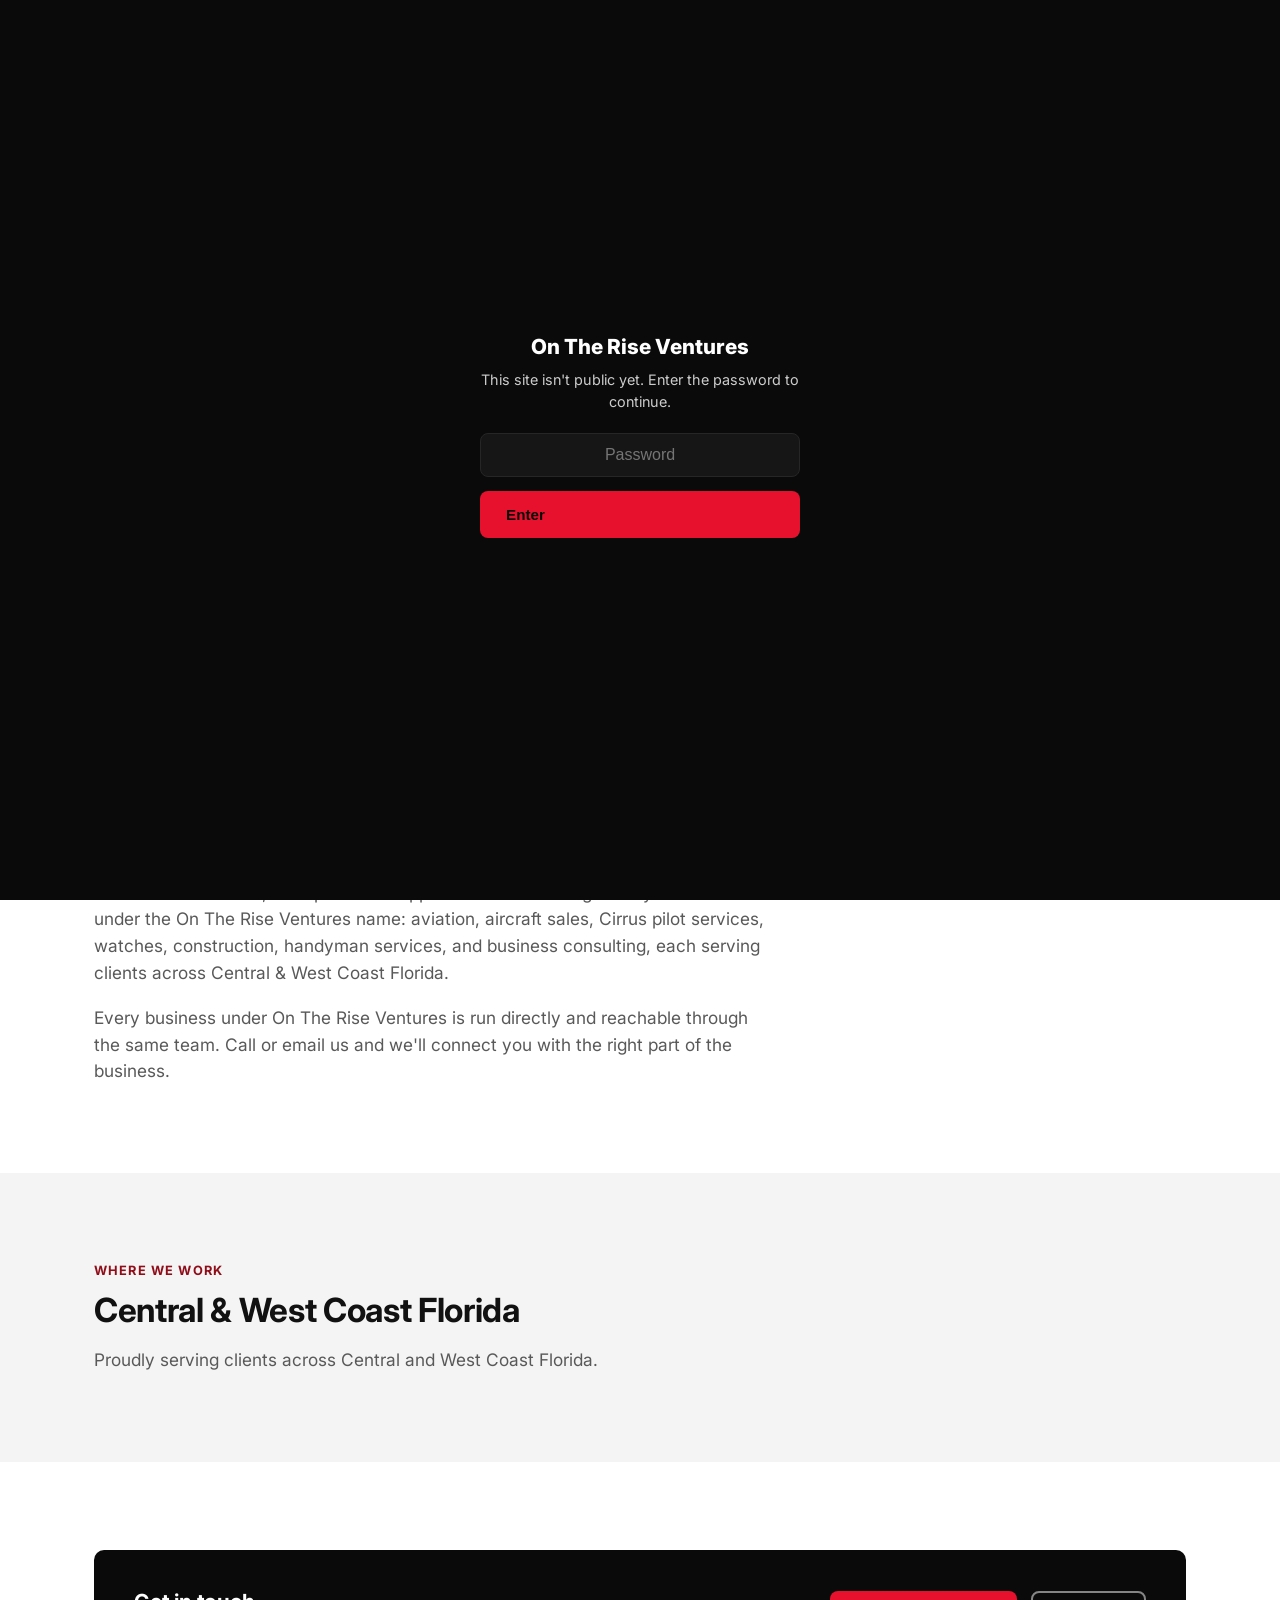
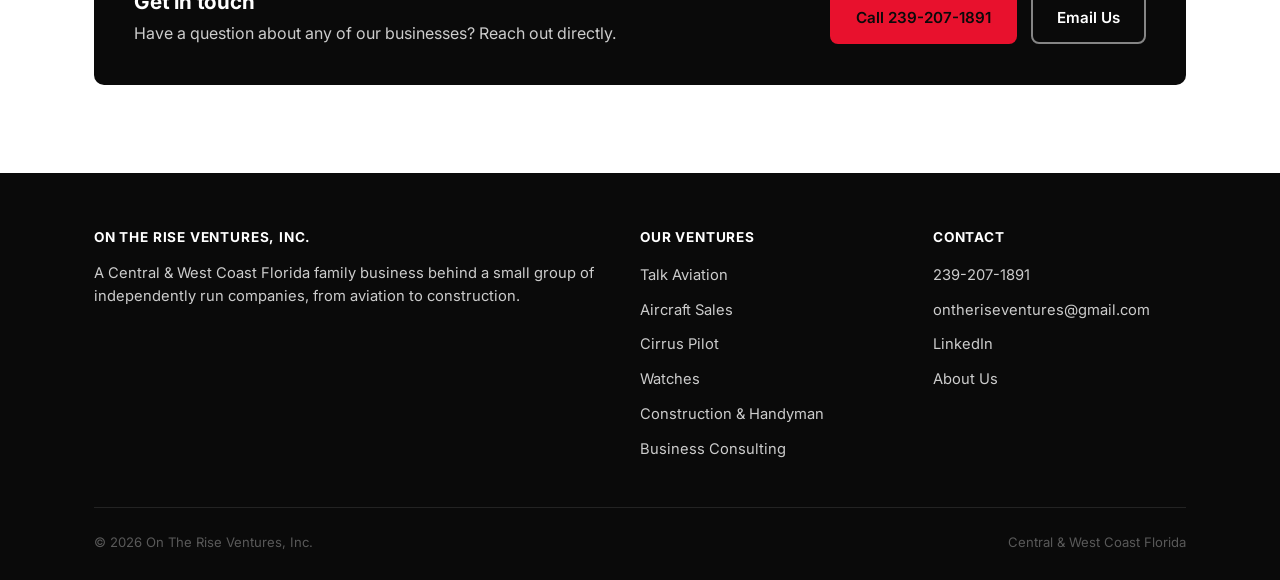
==== commit 7a597622: "Remove the "10 aircraft transactions this year" claim from About Co-Authored-By: Claude Sonnet 5.5 <" ====
--- a/about.html
+++ b/about.html
@@ -87,7 +87,7 @@
   <div class="container">
     <div class="eyebrow">Who We Are</div>
     <h2>One company, several ventures</h2>
-    <p class="lead">On The Rise Ventures was founded by Michael Scola, CPA, a Certified Public Accountant turned aviation entrepreneur. Michael holds Commercial and Private Pilot certificates from the FAA and a Florida real estate license, and has been directly involved in aircraft acquisitions and sales for years, with 10 aircraft transactions completed in the past year alone.</p>
+    <p class="lead">On The Rise Ventures was founded by Michael Scola, CPA, a Certified Public Accountant turned aviation entrepreneur. Michael holds Commercial and Private Pilot certificates from the FAA and a Florida real estate license, and has been directly involved in aircraft acquisitions and sales for years.</p>
     <p class="lead" style="margin-top:18px;">That same hands-on, entrepreneurial approach carries through every business under the On The Rise Ventures name: aviation, aircraft sales, Cirrus pilot services, watches, construction, handyman services, and business consulting, each serving clients across Central &amp; West Coast Florida.</p>
     <p class="lead" style="margin-top:18px;">Every business under On The Rise Ventures is run directly and reachable through the same team. Call or email us and we'll connect you with the right part of the business.</p>
   </div>
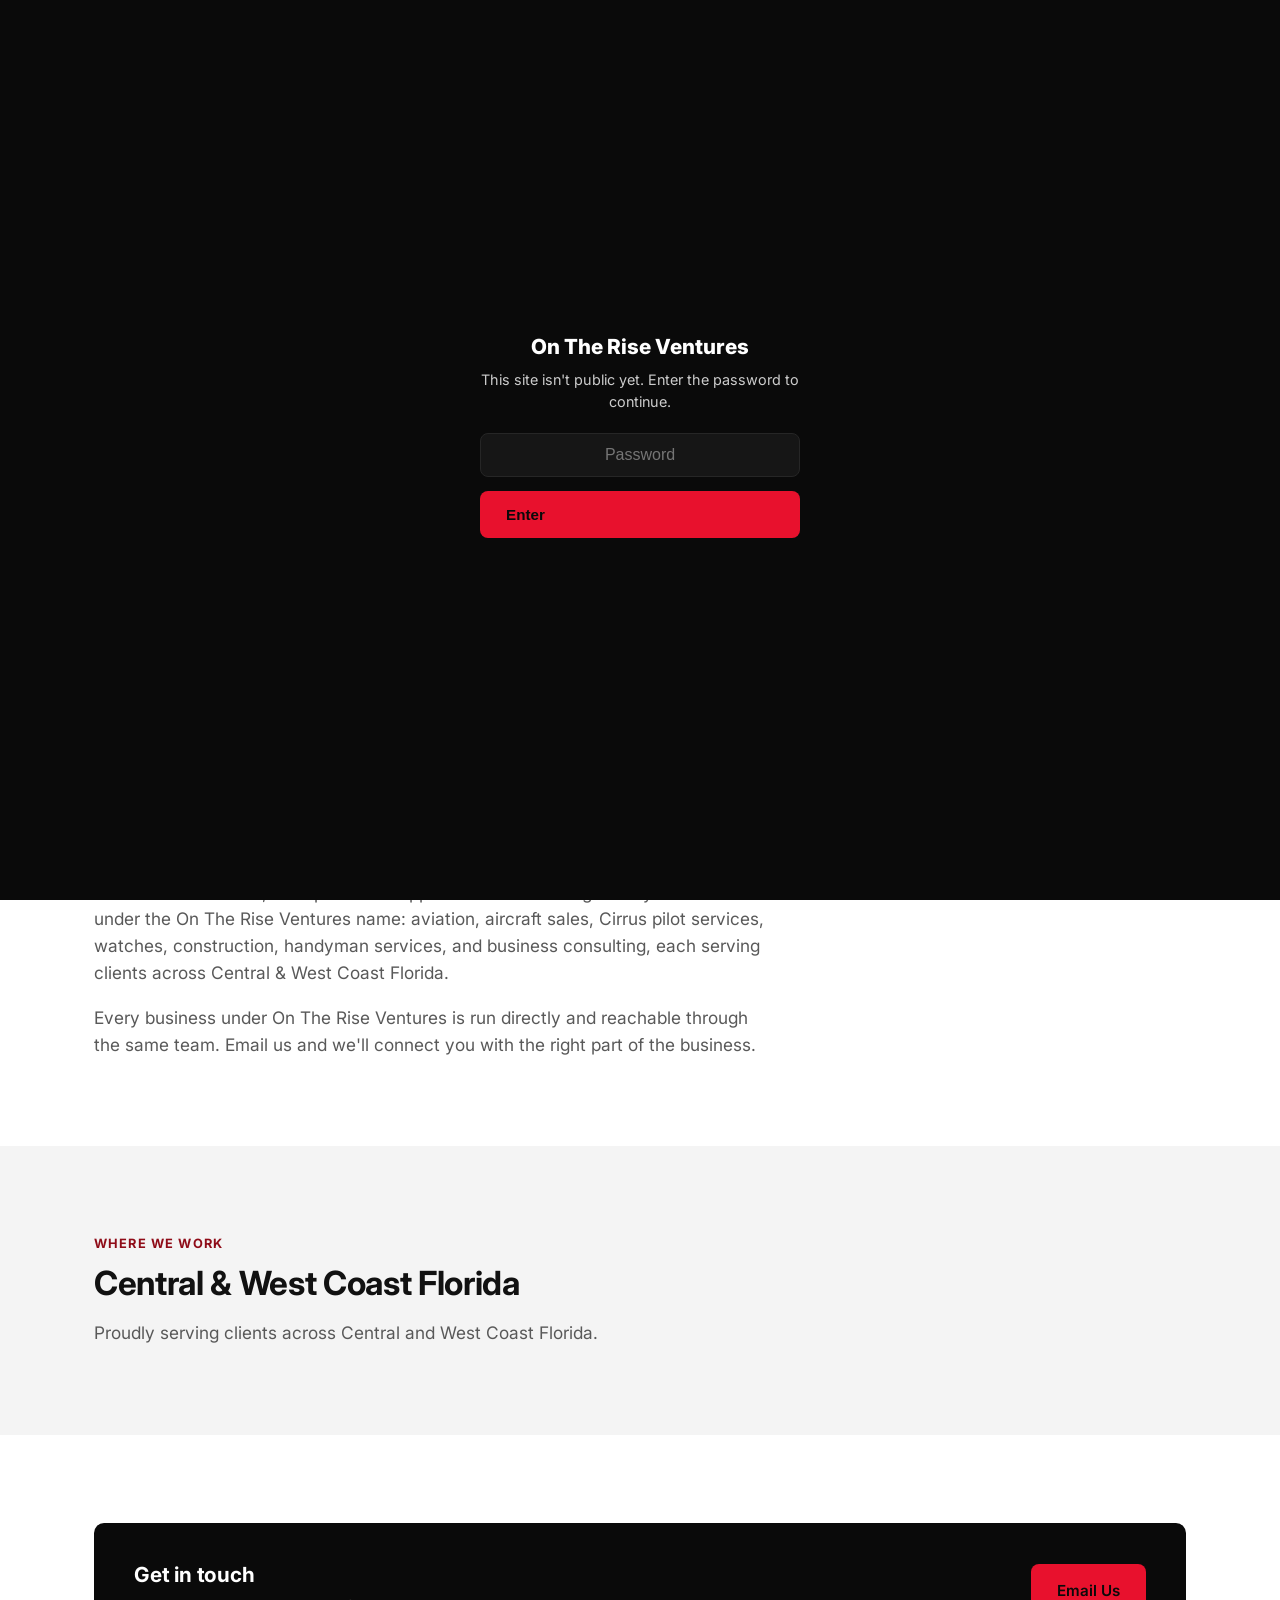
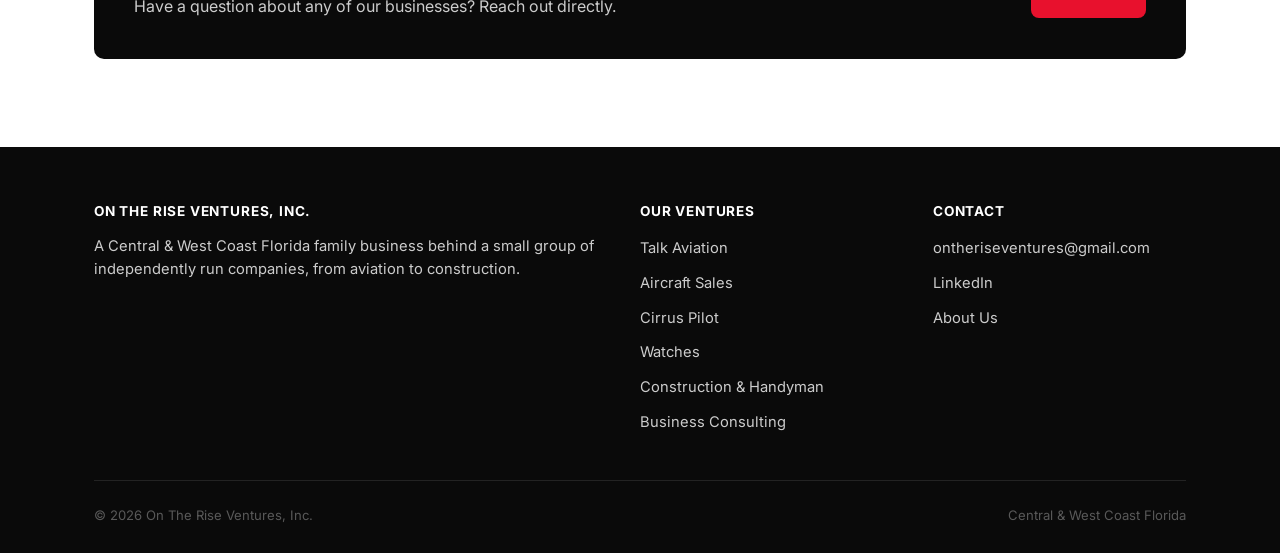
==== commit 0ca08fb3: "Remove the 239-207-1891 phone number site-wide Dropped every Call button and footer phone link, left" ====
--- a/about.html
+++ b/about.html
@@ -89,7 +89,7 @@
     <h2>One company, several ventures</h2>
     <p class="lead">On The Rise Ventures was founded by Michael Scola, CPA, a Certified Public Accountant turned aviation entrepreneur. Michael holds Commercial and Private Pilot certificates from the FAA and a Florida real estate license, and has been directly involved in aircraft acquisitions and sales for years.</p>
     <p class="lead" style="margin-top:18px;">That same hands-on, entrepreneurial approach carries through every business under the On The Rise Ventures name: aviation, aircraft sales, Cirrus pilot services, watches, construction, handyman services, and business consulting, each serving clients across Central &amp; West Coast Florida.</p>
-    <p class="lead" style="margin-top:18px;">Every business under On The Rise Ventures is run directly and reachable through the same team. Call or email us and we'll connect you with the right part of the business.</p>
+    <p class="lead" style="margin-top:18px;">Every business under On The Rise Ventures is run directly and reachable through the same team. Email us and we'll connect you with the right part of the business.</p>
   </div>
 </section>
 
@@ -109,8 +109,7 @@
         <p>Have a question about any of our businesses? Reach out directly.</p>
       </div>
       <div class="contact-links">
-        <a href="tel:2392071891" class="btn btn-primary">Call 239-207-1891</a>
-        <a href="mailto:ontheriseventures@gmail.com" class="btn btn-outline">Email Us</a>
+        <a href="mailto:ontheriseventures@gmail.com" class="btn btn-primary">Email Us</a>
       </div>
     </div>
   </div>
@@ -137,7 +136,6 @@
       <div>
         <h4>Contact</h4>
         <ul>
-          <li><a href="tel:2392071891">239-207-1891</a></li>
           <li><a href="mailto:ontheriseventures@gmail.com">ontheriseventures@gmail.com</a></li>
           <li><a href="https://www.linkedin.com/in/scolamichael" target="_blank" rel="noopener">LinkedIn</a></li>
           <li><a href="/about.html">About Us</a></li>
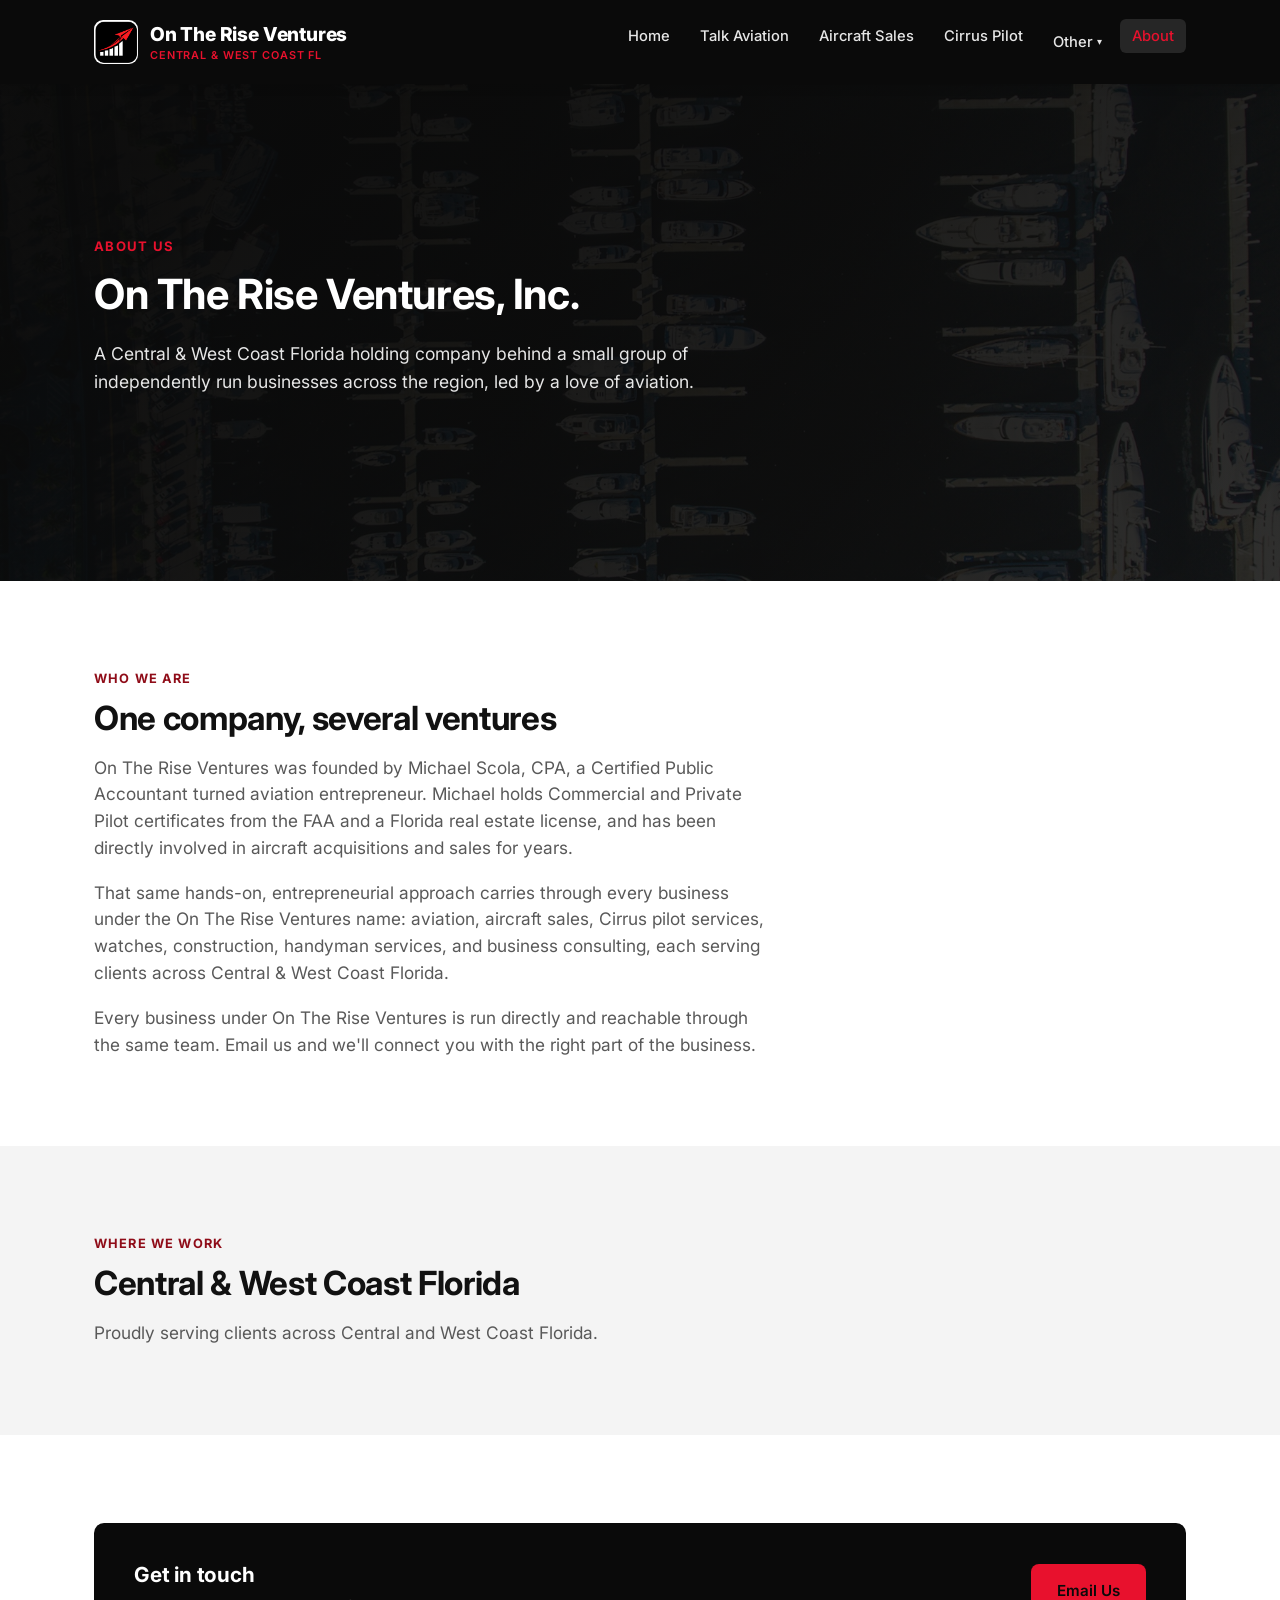
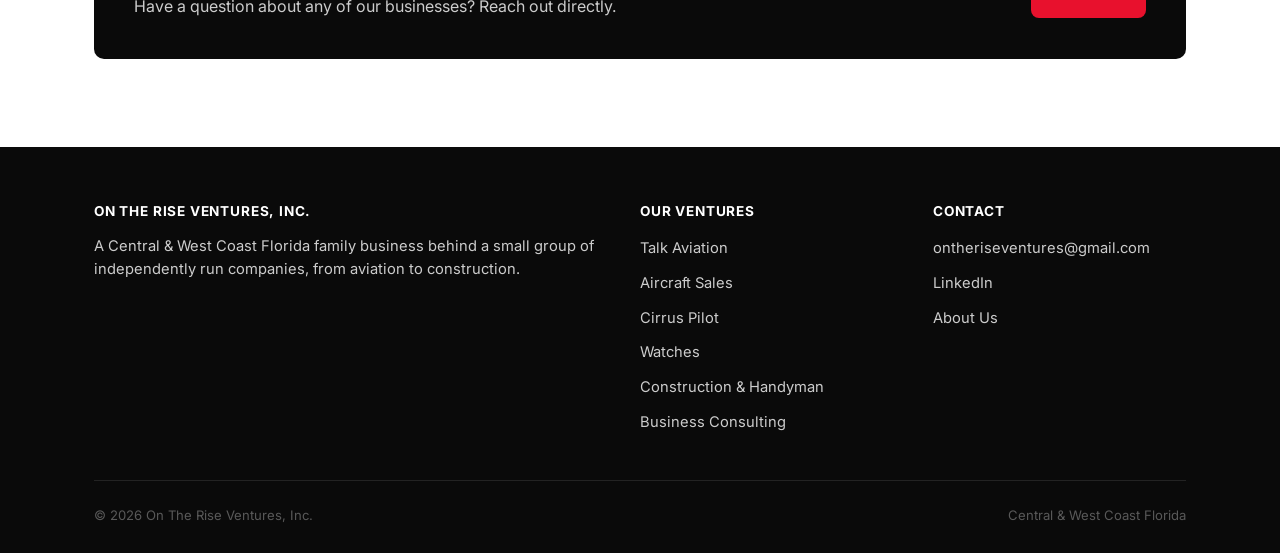
==== commit bc6d2f9a: "Remove the pre-launch password gate Site is going public: dropped the overlay markup, script, and st" ====
--- a/about.html
+++ b/about.html
@@ -12,34 +12,6 @@
 <link rel="icon" href="/assets/images/logo.png" type="image/png">
 </head>
 <body>
-<div id="otrv-gate" class="otrv-gate">
-  <form id="otrv-gate-form" class="otrv-gate-box">
-    <div class="otrv-gate-title">On The Rise Ventures</div>
-    <div class="otrv-gate-sub">This site isn't public yet. Enter the password to continue.</div>
-    <input id="otrv-gate-input" type="password" autocomplete="off" placeholder="Password">
-    <button type="submit" class="btn btn-primary">Enter</button>
-    <div id="otrv-gate-error" class="otrv-gate-error">Incorrect password.</div>
-  </form>
-</div>
-<script>
-(function () {
-  var gate = document.getElementById('otrv-gate');
-  if (localStorage.getItem('otrv_unlocked') === '1') {
-    gate.style.display = 'none';
-    return;
-  }
-  document.getElementById('otrv-gate-form').addEventListener('submit', function (e) {
-    e.preventDefault();
-    var val = document.getElementById('otrv-gate-input').value;
-    if (val === '0228') {
-      localStorage.setItem('otrv_unlocked', '1');
-      gate.style.display = 'none';
-    } else {
-      document.getElementById('otrv-gate-error').style.visibility = 'visible';
-    }
-  });
-})();
-</script>
 
 <header class="site-header">
   <div class="container">
--- a/assets/css/style.css
+++ b/assets/css/style.css
@@ -465,38 +465,3 @@
 .text-center { text-align: center; }
 .mx-auto { margin-left: auto; margin-right: auto; }
 
-/* ===== Pre-launch gate ===== */
-.otrv-gate {
-  position: fixed;
-  inset: 0;
-  z-index: 99999;
-  background: var(--navy-900);
-  color: var(--white);
-  display: flex;
-  align-items: center;
-  justify-content: center;
-  padding: 24px;
-}
-.otrv-gate-box { text-align: center; max-width: 320px; }
-.otrv-gate-title { font-weight: 800; font-size: 1.3rem; margin-bottom: 6px; }
-.otrv-gate-sub { color: var(--gray-300); font-size: 0.9rem; margin-bottom: 20px; }
-.otrv-gate-box input {
-  width: 100%;
-  padding: 12px 14px;
-  border-radius: 8px;
-  border: 1px solid var(--navy-700);
-  background: var(--navy-800);
-  color: var(--white);
-  font-size: 1rem;
-  text-align: center;
-}
-.otrv-gate-box button {
-  margin-top: 14px;
-  width: 100%;
-}
-.otrv-gate-error {
-  color: var(--amber-500);
-  margin-top: 10px;
-  font-size: 0.85rem;
-  visibility: hidden;
-}
